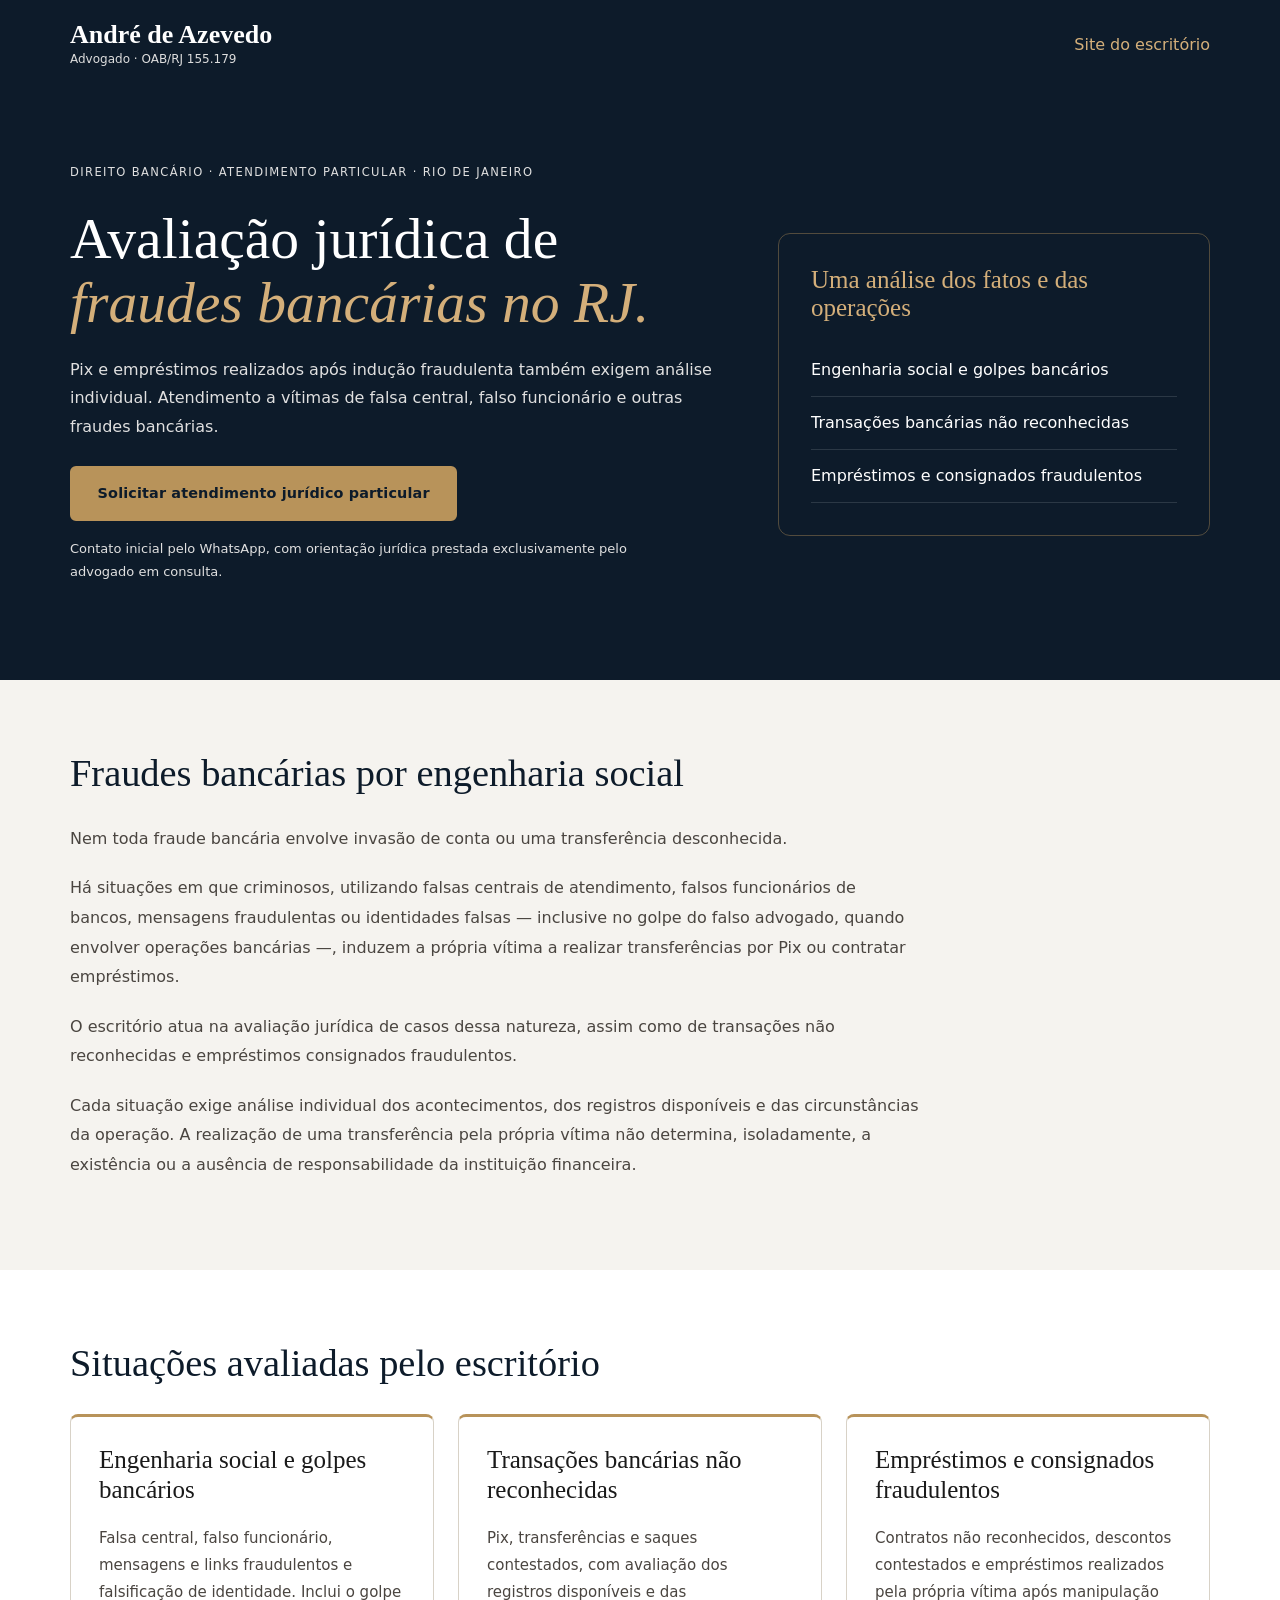
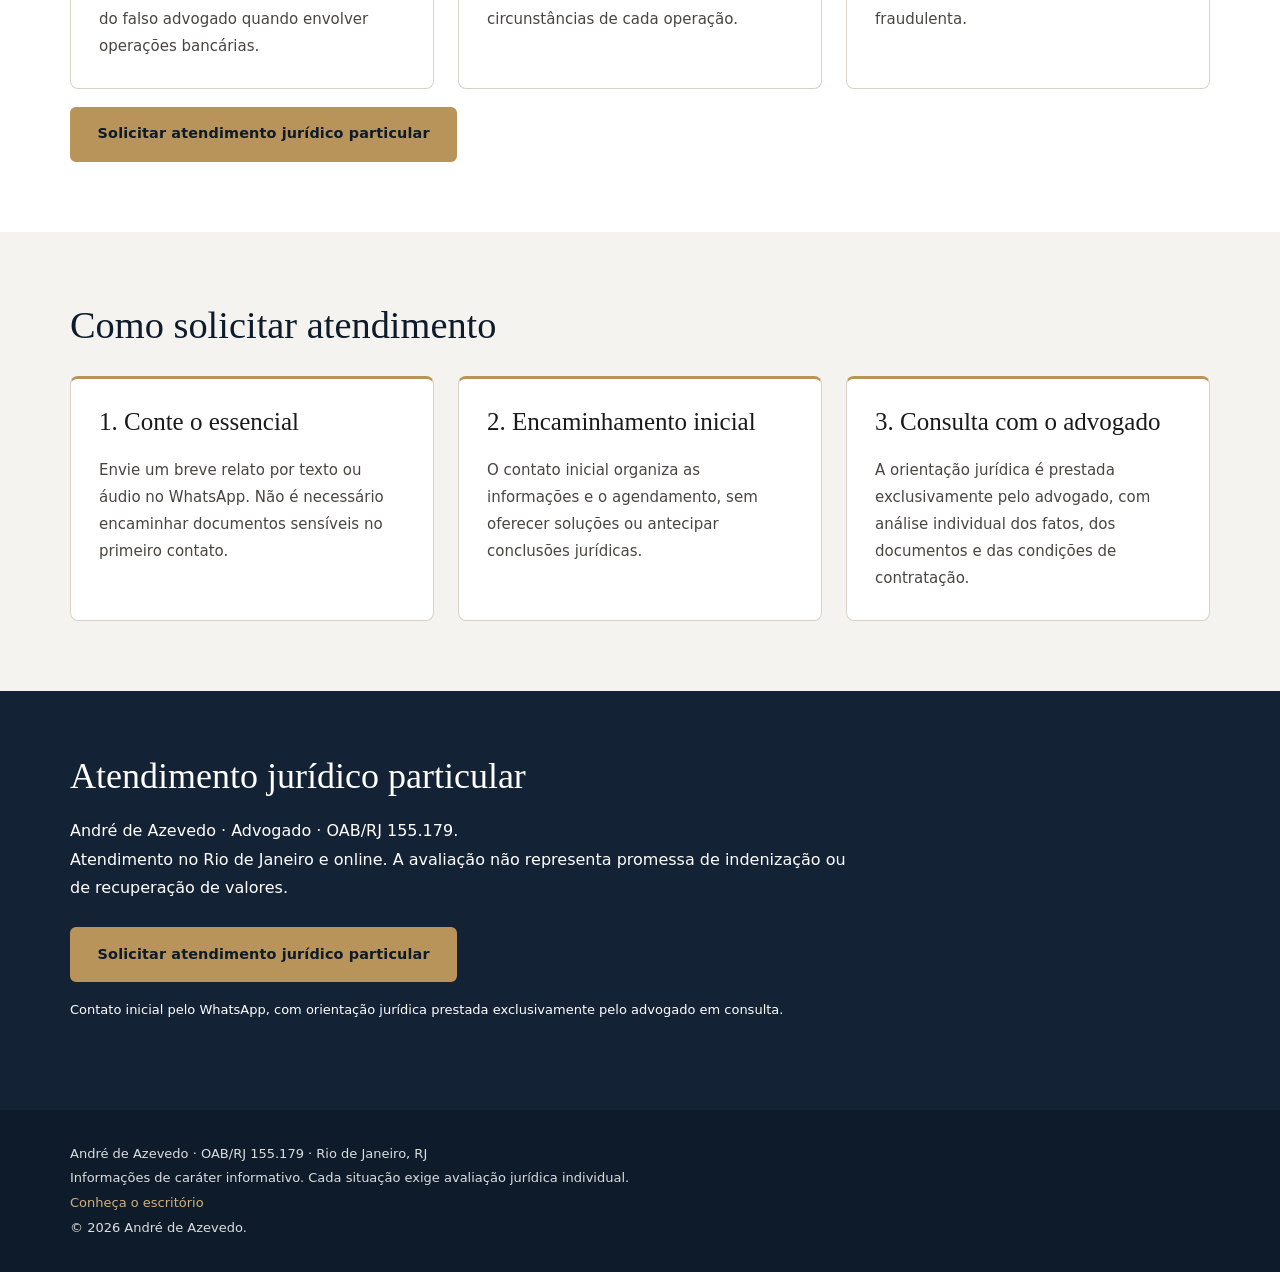
==== bancario.html @ f18d2f54 "Prepare banking fraud landing page for review" ====
<!doctype html>
<html lang="pt-BR">
<head>
<meta charset="utf-8"><meta name="viewport" content="width=device-width,initial-scale=1">
<title>Fraudes Bancárias no RJ | André de Azevedo, Advogado</title>
<meta name="description" content="Avaliação jurídica particular de fraudes bancárias, falsa central, Pix após indução fraudulenta e empréstimos contestados. Advogado no Rio de Janeiro.">
<meta name="robots" content="noindex,follow">
<link rel="stylesheet" href="./styles.css">
<style>
.bank-header{background:#0d1b2a;padding:20px 0}.bank-header .container{display:flex;justify-content:space-between;align-items:center;gap:20px}.bank-header a{color:#d4af7a}.bank-brand{display:grid;color:white}.bank-brand strong{font:600 26px Georgia,serif}.bank-brand small{font-size:12px;color:#ddd}
.bank-hero{background:#0d1b2a;color:white;padding:72px 0}.bank-grid{display:grid;grid-template-columns:1.5fr 1fr;gap:60px;align-items:center}.bank-hero h1{font:500 clamp(36px,4.5vw,62px)/1.12 Georgia,serif;margin:20px 0}.bank-hero h1 em{color:#d4af7a}.bank-hero p{line-height:1.8;color:#e0e0e0;margin-bottom:24px}.bank-note{font-size:13px;line-height:1.6;margin-top:16px;max-width:620px}.bank-summary{border:1px solid #b8935a66;padding:32px;border-radius:12px}.bank-summary h2{font:400 25px Georgia,serif;color:#d4af7a;margin-bottom:22px}.bank-summary li{padding:14px 0;border-bottom:1px solid #ffffff20;list-style:none;line-height:1.5}
.bank-section{padding:70px 0;background:#f5f3ef}.bank-section.white{background:#fff}.bank-section h2{font:500 clamp(28px,3vw,40px)/1.2 Georgia,serif;margin-bottom:28px;color:#0d1b2a}.bank-copy{max-width:850px}.bank-copy p{line-height:1.85;margin:0 0 20px;color:#4a4540}.bank-cards{display:grid;grid-template-columns:repeat(3,1fr);gap:24px}.bank-card{border:1px solid #d8d2c7;border-top:3px solid #b8935a;padding:28px;border-radius:8px;background:white}.bank-card h3{font:500 25px/1.2 Georgia,serif;margin-bottom:20px}.bank-card p{font-size:15px;line-height:1.8;color:#4a4540}.bank-contact{background:#142236;color:white;padding:64px 0}.bank-contact h2{font:400 36px Georgia,serif;margin-bottom:20px}.bank-contact p{line-height:1.8;margin-bottom:24px;max-width:800px}.bank-footer{padding:32px 0;background:#0d1b2a;color:#ddd;font-size:13px;line-height:1.9}.bank-footer a{color:#d4af7a}.bank-section .btn{margin-top:18px}.bank-whatsapp{white-space:normal;text-align:center;max-width:100%}a:focus-visible{outline:3px solid #b8935a;outline-offset:5px}
@media(max-width:760px){.bank-grid,.bank-cards{grid-template-columns:1fr;gap:26px}.bank-hero,.bank-section{padding:44px 0}.bank-header .container{align-items:flex-start}.bank-header a{font-size:13px}.bank-summary{padding:24px}.bank-contact h2{font-size:30px}}
</style>
<script async src="https://www.googletagmanager.com/gtag/js?id=AW-17997476689"></script>
<script>window.dataLayer=window.dataLayer||[];function gtag(){dataLayer.push(arguments);}gtag('js',new Date());gtag('config','AW-17997476689');</script>
<script src="./bancario.js" defer></script>
</head>
<body>
<header class="bank-header"><div class="container"><div class="bank-brand"><strong>André de Azevedo</strong><small>Advogado · OAB/RJ 155.179</small></div><a href="./index.html">Site do escritório</a></div></header>
<main>
<section class="bank-hero" aria-labelledby="titulo"><div class="container bank-grid"><div><p class="hero-eyebrow">Direito Bancário · Atendimento particular · Rio de Janeiro</p><h1 id="titulo">Avaliação jurídica de <em>fraudes bancárias no RJ.</em></h1><p>Pix e empréstimos realizados após indução fraudulenta também exigem análise individual. Atendimento a vítimas de falsa central, falso funcionário e outras fraudes bancárias.</p><a class="btn btn-primary bank-whatsapp" data-position="abertura" href="https://wa.me/5521995461760?text=Ol%C3%A1%2C%20gostaria%20de%20solicitar%20atendimento%20jur%C3%ADdico%20particular%20sobre%20fraude%20banc%C3%A1ria.%20Vim%20da%20p%C3%A1gina%20de%20Direito%20Banc%C3%A1rio." target="_blank" rel="noopener noreferrer">Solicitar atendimento jurídico particular</a><p class="bank-note">Contato inicial pelo WhatsApp, com orientação jurídica prestada exclusivamente pelo advogado em consulta.</p></div><aside class="bank-summary" aria-label="Casos atendidos"><h2>Uma análise dos fatos e das operações</h2><ul><li>Engenharia social e golpes bancários</li><li>Transações bancárias não reconhecidas</li><li>Empréstimos e consignados fraudulentos</li></ul></aside></div></section>
<section class="bank-section" aria-labelledby="engenharia"><div class="container"><div class="bank-copy"><h2 id="engenharia">Fraudes bancárias por engenharia social</h2><p>Nem toda fraude bancária envolve invasão de conta ou uma transferência desconhecida.</p>
<p>Há situações em que criminosos, utilizando falsas centrais de atendimento, falsos funcionários de bancos, mensagens fraudulentas ou identidades falsas — inclusive no golpe do falso advogado, quando envolver operações bancárias —, induzem a própria vítima a realizar transferências por Pix ou contratar empréstimos.</p>
<p>O escritório atua na avaliação jurídica de casos dessa natureza, assim como de transações não reconhecidas e empréstimos consignados fraudulentos.</p>
<p>Cada situação exige análise individual dos acontecimentos, dos registros disponíveis e das circunstâncias da operação. A realização de uma transferência pela própria vítima não determina, isoladamente, a existência ou a ausência de responsabilidade da instituição financeira.</p></div></div></section>
<section class="bank-section white" aria-labelledby="casos"><div class="container"><h2 id="casos">Situações avaliadas pelo escritório</h2><div class="bank-cards"><article class="bank-card"><h3>Engenharia social e golpes bancários</h3><p>Falsa central, falso funcionário, mensagens e links fraudulentos e falsificação de identidade. Inclui o golpe do falso advogado quando envolver operações bancárias.</p></article><article class="bank-card"><h3>Transações bancárias não reconhecidas</h3><p>Pix, transferências e saques contestados, com avaliação dos registros disponíveis e das circunstâncias de cada operação.</p></article><article class="bank-card"><h3>Empréstimos e consignados fraudulentos</h3><p>Contratos não reconhecidos, descontos contestados e empréstimos realizados pela própria vítima após manipulação fraudulenta.</p></article></div><a class="btn btn-primary bank-whatsapp" data-position="casos" href="https://wa.me/5521995461760?text=Ol%C3%A1%2C%20gostaria%20de%20solicitar%20atendimento%20jur%C3%ADdico%20particular%20sobre%20fraude%20banc%C3%A1ria.%20Vim%20da%20p%C3%A1gina%20de%20Direito%20Banc%C3%A1rio." target="_blank" rel="noopener noreferrer">Solicitar atendimento jurídico particular</a></div></section>
<section class="bank-section" aria-labelledby="como"><div class="container"><h2 id="como">Como solicitar atendimento</h2><div class="bank-cards"><article class="bank-card"><h3>1. Conte o essencial</h3><p>Envie um breve relato por texto ou áudio no WhatsApp. Não é necessário encaminhar documentos sensíveis no primeiro contato.</p></article><article class="bank-card"><h3>2. Encaminhamento inicial</h3><p>O contato inicial organiza as informações e o agendamento, sem oferecer soluções ou antecipar conclusões jurídicas.</p></article><article class="bank-card"><h3>3. Consulta com o advogado</h3><p>A orientação jurídica é prestada exclusivamente pelo advogado, com análise individual dos fatos, dos documentos e das condições de contratação.</p></article></div></div></section>
<section class="bank-contact" aria-labelledby="contato"><div class="container"><h2 id="contato">Atendimento jurídico particular</h2><p>André de Azevedo · Advogado · OAB/RJ 155.179.<br>Atendimento no Rio de Janeiro e online. A avaliação não representa promessa de indenização ou de recuperação de valores.</p><a class="btn btn-primary bank-whatsapp" data-position="encerramento" href="https://wa.me/5521995461760?text=Ol%C3%A1%2C%20gostaria%20de%20solicitar%20atendimento%20jur%C3%ADdico%20particular%20sobre%20fraude%20banc%C3%A1ria.%20Vim%20da%20p%C3%A1gina%20de%20Direito%20Banc%C3%A1rio." target="_blank" rel="noopener noreferrer">Solicitar atendimento jurídico particular</a><p class="bank-note">Contato inicial pelo WhatsApp, com orientação jurídica prestada exclusivamente pelo advogado em consulta.</p></div></section>
</main>
<footer class="bank-footer"><div class="container"><p>André de Azevedo · OAB/RJ 155.179 · Rio de Janeiro, RJ</p><p>Informações de caráter informativo. Cada situação exige avaliação jurídica individual.</p><a href="./index.html">Conheça o escritório</a><p>© 2026 André de Azevedo.</p></div></footer>
</body></html>
---- styles.css ----
/* ================================================================
   STYLES.CSS – Andre de Azevedo, Advogado
   Versão: 1.0
   Última atualização: 2025
   ================================================================ */

/* ================================================================
   VARIÁVEIS – edite aqui para mudar cores globais
   ================================================================ */
:root {
  /* Cores principais */
  --color-navy:       #0D1B2A;   /* fundo escuro / texto principal */
  --color-navy-mid:   #142236;   /* seções alternadas */
  --color-navy-soft:  #1C2E45;   /* cards escuros */
  --color-gold:       #B8935A;   /* acento dourado */
  --color-gold-light: #D4AF7A;   /* hover do acento */
  --color-white:      #FFFFFF;
  --color-off-white:  #F5F3EF;   /* fundo claro */
  --color-gray-100:   #EEEAE4;
  --color-gray-200:   #D8D2C7;
  --color-gray-500:   #8B8278;
  --color-text:       #1A1A1A;
  --color-text-light: #4A4540;
  --color-green:      #25D366;   /* WhatsApp */

  /* Tipografia */
  --font-display: 'Cormorant Garamond', Georgia, serif;
  --font-body:    'DM Sans', system-ui, sans-serif;

  /* Espaçamento */
  --space-xs:  0.5rem;
  --space-sm:  1rem;
  --space-md:  1.5rem;
  --space-lg:  2.5rem;
  --space-xl:  4rem;
  --space-2xl: 6rem;
  --space-3xl: 9rem;

  /* Contêiner */
  --container-max: 1180px;
  --container-pad: 1.25rem;

  /* Bordas */
  --radius-sm: 6px;
  --radius-md: 12px;
  --radius-lg: 20px;

  /* Sombras */
  --shadow-sm: 0 1px 4px rgba(0,0,0,.07), 0 2px 8px rgba(0,0,0,.06);
  --shadow-md: 0 4px 16px rgba(0,0,0,.10), 0 8px 32px rgba(0,0,0,.07);
  --shadow-lg: 0 8px 32px rgba(0,0,0,.14), 0 24px 64px rgba(0,0,0,.10);

  /* Transições */
  --transition-fast: 180ms ease;
  --transition-mid:  280ms ease;

  /* Header */
  --header-h: 70px;
}

/* ================================================================
   RESET & BASE
   ================================================================ */
*, *::before, *::after { box-sizing: border-box; margin: 0; padding: 0; }

html {
  font-size: 16px;
  scroll-behavior: smooth;
  -webkit-text-size-adjust: 100%;
}

body {
  font-family: var(--font-body);
  color: var(--color-text);
  background: var(--color-off-white);
  line-height: 1.65;
  -webkit-font-smoothing: antialiased;
  overflow-x: hidden;
}

img { display: block; max-width: 100%; }
a { color: inherit; text-decoration: none; }
ul { list-style: none; }
button { cursor: pointer; background: none; border: none; font: inherit; }
svg { display: block; }

/* Scroll offset for sticky header */
:target { scroll-margin-top: calc(var(--header-h) + 1rem); }

/* Focus visible */
:focus-visible {
  outline: 2px solid var(--color-gold);
  outline-offset: 3px;
  border-radius: 3px;
}

/* ================================================================
   CONTAINER
   ================================================================ */
.container {
  width: 100%;
  max-width: var(--container-max);
  margin-inline: auto;
  padding-inline: var(--container-pad);
}

/* ================================================================
   BOTÕES
   ================================================================ */
.btn {
  display: inline-flex;
  align-items: center;
  gap: 0.5rem;
  font-family: var(--font-body);
  font-size: 0.9rem;
  font-weight: 500;
  letter-spacing: 0.01em;
  padding: 0.85rem 1.6rem;
  border-radius: var(--radius-sm);
  border: 2px solid transparent;
  white-space: nowrap;
  transition: background var(--transition-fast), color var(--transition-fast),
              border-color var(--transition-fast), box-shadow var(--transition-fast),
              transform var(--transition-fast);
}
.btn:hover { transform: translateY(-1px); }
.btn:active { transform: translateY(0); }

.btn-icon { width: 18px; height: 18px; flex-shrink: 0; }

/* Primário */
.btn-primary {
  background: var(--color-gold);
  color: var(--color-navy);
  border-color: var(--color-gold);
  font-weight: 600;
}
.btn-primary:hover {
  background: var(--color-gold-light);
  border-color: var(--color-gold-light);
  box-shadow: 0 4px 20px rgba(184,147,90,.35);
}

/* Secundário */
.btn-secondary {
  background: transparent;
  color: var(--color-navy);
  border-color: var(--color-gray-200);
}
.btn-secondary:hover {
  border-color: var(--color-navy);
  background: rgba(13,27,42,.05);
}

/* Outline */
.btn-outline {
  background: transparent;
  color: var(--color-gold);
  border-color: var(--color-gold);
}
.btn-outline:hover {
  background: var(--color-gold);
  color: var(--color-navy);
}

/* Tamanhos especiais */
.btn-hero {
  font-size: 1rem;
  padding: 1rem 2rem;
}
.btn-header {
  font-size: 0.82rem;
  padding: 0.65rem 1.2rem;
}
.btn-final {
  font-size: 1.05rem;
  padding: 1.1rem 2.2rem;
}
.btn-full { width: 100%; justify-content: center; }

/* ================================================================
   SECTION HELPERS
   ================================================================ */
.section-eyebrow {
  font-family: var(--font-body);
  font-size: 0.72rem;
  font-weight: 500;
  letter-spacing: 0.12em;
  text-transform: uppercase;
  color: var(--color-gold);
  margin-bottom: 0.75rem;
}

.section-title {
  font-family: var(--font-display);
  font-size: clamp(1.9rem, 4vw, 2.7rem);
  font-weight: 600;
  line-height: 1.2;
  color: var(--color-navy);
  margin-bottom: 1rem;
}
.section-title.left-align { text-align: left; }

.section-sub {
  font-size: 1rem;
  color: var(--color-text-light);
  max-width: 520px;
  margin-inline: auto;
}

.section-header {
  text-align: center;
  margin-bottom: var(--space-xl);
}
.section-header-light .section-title { color: var(--color-white); }
.section-header-light .section-sub   { color: rgba(255,255,255,.7); }

/* ================================================================
   HEADER
   ================================================================ */
.site-header {
  position: fixed;
  top: 0; left: 0; right: 0;
  z-index: 100;
  height: var(--header-h);
  background: rgba(13,27,42,.97);
  backdrop-filter: blur(12px);
  -webkit-backdrop-filter: blur(12px);
  border-bottom: 1px solid rgba(255,255,255,.06);
  transition: box-shadow var(--transition-mid);
}
.site-header.scrolled { box-shadow: 0 4px 24px rgba(0,0,0,.3); }

.header-inner {
  display: flex;
  align-items: center;
  gap: var(--space-md);
  height: var(--header-h);
}

.logo {
  display: flex;
  flex-direction: column;
  gap: 1px;
  flex-shrink: 0;
}
.logo-name {
  font-family: var(--font-display);
  font-size: 1.2rem;
  font-weight: 600;
  color: var(--color-white);
  line-height: 1.1;
}
.logo-title {
  font-size: 0.7rem;
  color: var(--color-gold);
  letter-spacing: 0.06em;
  text-transform: uppercase;
}

.header-nav {
  display: flex;
  align-items: center;
  gap: 1.5rem;
  margin-left: auto;
}
.header-nav a {
  font-size: 0.85rem;
  color: rgba(255,255,255,.75);
  transition: color var(--transition-fast);
}
.header-nav a:hover { color: var(--color-white); }

.menu-toggle {
  display: none;
  flex-direction: column;
  gap: 5px;
  padding: 6px;
  margin-left: auto;
}
.menu-toggle span {
  display: block;
  width: 22px;
  height: 2px;
  background: var(--color-white);
  border-radius: 2px;
  transition: transform var(--transition-fast), opacity var(--transition-fast);
}
.menu-toggle[aria-expanded="true"] span:nth-child(1) { transform: translateY(7px) rotate(45deg); }
.menu-toggle[aria-expanded="true"] span:nth-child(2) { opacity: 0; }
.menu-toggle[aria-expanded="true"] span:nth-child(3) { transform: translateY(-7px) rotate(-45deg); }

/* Mobile menu – posicionado fixo abaixo do header */
.mobile-menu {
  position: fixed;
  top: var(--header-h);
  left: 0; right: 0;
  z-index: 99;
  background: var(--color-navy);
  border-top: 1px solid rgba(255,255,255,.08);
  box-shadow: 0 8px 24px rgba(0,0,0,.35);
  padding: var(--space-md) var(--container-pad) var(--space-lg);
  display: flex;
  flex-direction: column;
  gap: var(--space-sm);
}
.mobile-menu[hidden] { display: none; }
.mobile-link {
  color: rgba(255,255,255,.8);
  font-size: 1rem;
  padding: 0.5rem 0;
  border-bottom: 1px solid rgba(255,255,255,.07);
}

/* ================================================================
   HERO
   ================================================================ */
.hero {
  position: relative;
  min-height: 100svh;
  display: flex;
  align-items: center;
  background: var(--color-navy);
  overflow: hidden;
  padding-top: var(--header-h);
}

.hero-bg {
  position: absolute;
  inset: 0;
  pointer-events: none;
}
.hero-grain {
  position: absolute;
  inset: 0;
  background-image: url("data:image/svg+xml,%3Csvg viewBox='0 0 256 256' xmlns='http://www.w3.org/2000/svg'%3E%3Cfilter id='noise'%3E%3CfeTurbulence type='fractalNoise' baseFrequency='0.9' numOctaves='4' stitchTiles='stitch'/%3E%3C/filter%3E%3Crect width='100%25' height='100%25' filter='url(%23noise)' opacity='0.04'/%3E%3C/svg%3E");
  opacity: 0.5;
}
.hero-shape {
  position: absolute;
  border-radius: 50%;
  filter: blur(80px);
}
.hero-shape-1 {
  width: 600px; height: 600px;
  top: -200px; right: -200px;
  background: radial-gradient(circle, rgba(184,147,90,.12) 0%, transparent 70%);
}
.hero-shape-2 {
  width: 400px; height: 400px;
  bottom: -100px; left: 10%;
  background: radial-gradient(circle, rgba(184,147,90,.06) 0%, transparent 70%);
}

.hero-inner {
  position: relative;
  z-index: 1;
  display: grid;
  grid-template-columns: 1fr 1fr;
  gap: var(--space-xl);
  align-items: center;
  padding-block: var(--space-3xl) var(--space-2xl);
}

.hero-eyebrow {
  font-size: 0.72rem;
  font-weight: 500;
  letter-spacing: 0.12em;
  text-transform: uppercase;
  color: var(--color-gold);
  margin-bottom: var(--space-sm);
}

.hero-headline {
  font-family: var(--font-display);
  font-size: clamp(2.2rem, 5vw, 3.6rem);
  font-weight: 600;
  line-height: 1.15;
  color: var(--color-white);
  margin-bottom: var(--space-md);
}
.hero-headline em {
  font-style: italic;
  color: var(--color-gold);
}
.break-desktop { display: none; }

.hero-sub {
  font-size: 1.05rem;
  color: rgba(255,255,255,.7);
  margin-bottom: var(--space-lg);
  max-width: 500px;
  line-height: 1.7;
}

.hero-trust {
  display: flex;
  flex-direction: column;
  gap: 0.6rem;
  margin-bottom: var(--space-lg);
}
.trust-item {
  display: flex;
  align-items: center;
  gap: 0.6rem;
  font-size: 0.9rem;
  color: rgba(255,255,255,.8);
}
.trust-icon {
  width: 18px; height: 18px;
  color: var(--color-gold);
  flex-shrink: 0;
}

.hero-ctas {
  display: flex;
  flex-wrap: wrap;
  gap: var(--space-sm);
  align-items: center;
}
.hero-ctas .btn-secondary {
  color: rgba(255,255,255,.8);
  border-color: rgba(255,255,255,.25);
}
.hero-ctas .btn-secondary:hover {
  color: var(--color-white);
  border-color: rgba(255,255,255,.6);
  background: rgba(255,255,255,.07);
}

/* Hero card stack */
.hero-visual {
  display: flex;
  align-items: center;
  justify-content: center;
}
.hero-card-stack {
  display: flex;
  flex-direction: column;
  gap: 1rem;
  width: 100%;
  max-width: 340px;
}
.hero-card {
  background: rgba(255,255,255,.05);
  border: 1px solid rgba(255,255,255,.1);
  border-radius: var(--radius-md);
  padding: 1.25rem 1.5rem;
  display: flex;
  flex-direction: column;
  gap: 0.3rem;
  transition: background var(--transition-mid), border-color var(--transition-mid),
              transform var(--transition-mid);
  backdrop-filter: blur(10px);
}
.hc-1 {
  background: rgba(184,147,90,.12);
  border-color: rgba(184,147,90,.3);
  /* Os três cartões ficam alinhados pelo mesmo eixo. */
  transform: none;
}
.hero-card:hover { transform: translateX(0) scale(1.01); }
.hc-1:hover { transform: translateX(0) scale(1.01); background: rgba(184,147,90,.18); }

.hc-label {
  font-family: var(--font-display);
  font-size: 1.05rem;
  font-weight: 600;
  color: var(--color-white);
}
.hc-1 .hc-label { color: var(--color-gold-light); }

.hc-sub {
  font-size: 0.8rem;
  color: rgba(255,255,255,.55);
}
.hc-1 .hc-sub { color: rgba(212,175,122,.7); }

/* ================================================================
   AREAS
   ================================================================ */
.areas {
  background: var(--color-off-white);
  padding-block: var(--space-3xl);
}

/* Featured – Direito Bancário */
.area-featured {
  position: relative;
  background: var(--color-navy);
  border-radius: var(--radius-lg);
  overflow: hidden;
  margin-bottom: var(--space-lg);
}
.area-featured::before {
  content: '';
  position: absolute;
  top: 0; left: 0; right: 0;
  height: 3px;
  background: linear-gradient(90deg, var(--color-gold), var(--color-gold-light));
}
.area-featured-badge {
  position: absolute;
  top: var(--space-md);
  right: var(--space-md);
  background: var(--color-gold);
  color: var(--color-navy);
  font-size: 0.68rem;
  font-weight: 700;
  letter-spacing: 0.1em;
  text-transform: uppercase;
  padding: 0.3rem 0.75rem;
  border-radius: 20px;
}
.area-featured-inner {
  display: grid;
  grid-template-columns: 1fr auto;
  gap: var(--space-xl);
  padding: var(--space-xl);
}
.area-featured-content { display: flex; flex-direction: column; gap: var(--space-sm); }

/* Aside */
.area-featured-aside {
  display: flex;
  flex-direction: column;
  gap: var(--space-md);
  width: 280px;
  flex-shrink: 0;
}
.aside-block {
  background: rgba(255,255,255,.05);
  border: 1px solid rgba(255,255,255,.08);
  border-radius: var(--radius-md);
  padding: 1.25rem;
}
.aside-urgency {
  background: rgba(184,147,90,.1);
  border-color: rgba(184,147,90,.2);
}
.aside-title {
  font-size: 0.72rem;
  font-weight: 600;
  letter-spacing: 0.08em;
  text-transform: uppercase;
  color: var(--color-gold);
  margin-bottom: 0.5rem;
}
.aside-text {
  font-size: 0.88rem;
  color: rgba(255,255,255,.7);
  line-height: 1.6;
}
.aside-text em {
  font-style: italic;
  color: rgba(255,255,255,.9);
}

/* Area icon */
.area-icon {
  width: 48px; height: 48px;
  border-radius: 10px;
  display: flex;
  align-items: center;
  justify-content: center;
  flex-shrink: 0;
}
.area-icon svg { width: 28px; height: 28px; }
.area-icon-banking { background: rgba(184,147,90,.15); color: var(--color-gold); }
.area-icon-health { background: rgba(184,147,90,.15); color: var(--color-gold); }
.area-icon-family { background: rgba(30,80,150,.1); color: #5B8FD6; }
.area-icon-consumer { background: rgba(60,140,80,.1); color: #5BA47A; }

/* Area title */
.area-title {
  font-family: var(--font-display);
  font-size: 1.6rem;
  font-weight: 600;
  line-height: 1.2;
  color: var(--color-white);
  margin-top: 0.25rem;
}
.area-card .area-title { color: var(--color-navy); }

/* Area desc */
.area-desc {
  font-size: 0.95rem;
  color: rgba(255,255,255,.7);
  line-height: 1.7;
  max-width: 560px;
}
.area-card .area-desc { color: var(--color-text-light); }
/* Destaques contidos, preservando o contraste em fundos claro e escuro. */
.area-desc strong { font-weight: 700; color: var(--color-white); }
.area-card .area-desc strong { color: var(--color-navy); }

/* Area cases */
.area-cases {
  display: flex;
  flex-wrap: wrap;
  gap: 0.5rem;
  margin-block: 0.25rem;
}
.area-cases li {
  font-size: 0.8rem;
  background: rgba(255,255,255,.07);
  color: rgba(255,255,255,.75);
  border: 1px solid rgba(255,255,255,.1);
  padding: 0.3rem 0.7rem;
  border-radius: 20px;
}
.area-card .area-cases li {
  background: rgba(13,27,42,.05);
  color: var(--color-text-light);
  border-color: var(--color-gray-200);
}

/* Area grid (saúde + família) */
.area-grid {
  display: grid;
  grid-template-columns: 1fr 1fr;
  gap: var(--space-md);
}
.area-card {
  background: var(--color-white);
  border-radius: var(--radius-md);
  padding: var(--space-lg);
  display: flex;
  flex-direction: column;
  gap: var(--space-sm);
  box-shadow: var(--shadow-sm);
  border: 1px solid var(--color-gray-100);
  transition: box-shadow var(--transition-mid), transform var(--transition-mid);
}
.area-card:hover {
  box-shadow: var(--shadow-md);
  transform: translateY(-3px);
}
.area-card .area-icon-family { background: rgba(30,80,150,.06); }
.area-card .area-icon-consumer { background: rgba(60,140,80,.06); }

/* ================================================================
   WHY SECTION
   ================================================================ */
.why {
  background: var(--color-navy);
  padding-block: var(--space-3xl);
}
.why .section-title { color: var(--color-white); }
.why .section-eyebrow { color: var(--color-gold); }

.why-grid {
  display: grid;
  grid-template-columns: repeat(3, 1fr);
  gap: var(--space-md);
}
.why-card {
  background: rgba(255,255,255,.04);
  border: 1px solid rgba(255,255,255,.08);
  border-radius: var(--radius-md);
  padding: 1.75rem;
  transition: background var(--transition-mid), border-color var(--transition-mid);
}
.why-card:hover {
  background: rgba(255,255,255,.07);
  border-color: rgba(184,147,90,.25);
}
.why-num {
  font-family: var(--font-display);
  font-size: 2.5rem;
  font-weight: 700;
  color: rgba(184,147,90,.25);
  line-height: 1;
  margin-bottom: 0.75rem;
}
.why-title {
  font-family: var(--font-display);
  font-size: 1.15rem;
  font-weight: 600;
  color: var(--color-white);
  line-height: 1.3;
  margin-bottom: 0.5rem;
}
.why-desc {
  font-size: 0.88rem;
  color: rgba(255,255,255,.6);
  line-height: 1.7;
}

/* ================================================================
   SOBRE
   ================================================================ */
.sobre {
  background: var(--color-off-white);
  padding-block: var(--space-3xl);
}
.sobre-inner {
  display: grid;
  grid-template-columns: 300px 1fr;
  gap: var(--space-3xl);
  align-items: start;
}

.sobre-visual {
  display: flex;
  flex-direction: column;
  gap: var(--space-md);
  position: sticky;
  top: calc(var(--header-h) + 2rem);
}
.sobre-monogram {
  width: 120px; height: 120px;
  border-radius: 50%;
  background: var(--color-navy);
  color: var(--color-gold);
  font-family: var(--font-display);
  font-size: 2.5rem;
  font-weight: 700;
  display: flex;
  align-items: center;
  justify-content: center;
  letter-spacing: 0.05em;
  box-shadow: var(--shadow-md);
  /* Substituir por <img> com foto real se disponível */
}

.sobre-credentials {
  display: flex;
  flex-direction: column;
  gap: 0.75rem;
}
.cred-item {
  display: flex;
  align-items: baseline;
  gap: 0.5rem;
  padding: 0.75rem 1rem;
  background: var(--color-white);
  border-radius: var(--radius-sm);
  border-left: 3px solid var(--color-gold);
  box-shadow: var(--shadow-sm);
}
.cred-num {
  font-family: var(--font-display);
  font-size: 1.5rem;
  font-weight: 700;
  color: var(--color-navy);
  line-height: 1;
}
.cred-label {
  font-size: 0.82rem;
  color: var(--color-text-light);
}

.sobre-content { display: flex; flex-direction: column; gap: var(--space-sm); }
.sobre-content .section-eyebrow { text-align: left; }
.sobre-text {
  font-size: 0.98rem;
  color: var(--color-text-light);
  line-height: 1.8;
}
.sobre-text strong { color: var(--color-navy); font-weight: 600; }
.sobre-text-emphasis {
  font-family: var(--font-display);
  font-size: 1.1rem;
  font-weight: 500;
  font-style: italic;
  color: var(--color-navy);
  padding: 1rem 1.25rem;
  border-left: 3px solid var(--color-gold);
  background: rgba(184,147,90,.06);
  border-radius: 0 var(--radius-sm) var(--radius-sm) 0;
  line-height: 1.7;
}

/* ================================================================
   COMO FUNCIONA
   ================================================================ */
.como-funciona {
  background: var(--color-navy-mid);
  padding-block: var(--space-3xl);
}
.como-funciona .section-title { color: var(--color-white); }
.como-funciona .section-eyebrow { color: var(--color-gold); }

.steps-row {
  display: flex;
  align-items: flex-start;
  gap: 0;
  margin-bottom: var(--space-xl);
}
.step-item {
  flex: 1;
  padding: var(--space-lg);
  text-align: center;
}
.step-connector {
  flex-shrink: 0;
  width: 60px;
  margin-top: 38px;
  height: 1px;
  background: linear-gradient(90deg, rgba(184,147,90,.5), rgba(184,147,90,.15));
}
.step-num {
  width: 56px; height: 56px;
  border-radius: 50%;
  border: 2px solid var(--color-gold);
  color: var(--color-gold);
  font-family: var(--font-display);
  font-size: 1.5rem;
  font-weight: 700;
  display: flex;
  align-items: center;
  justify-content: center;
  margin: 0 auto var(--space-sm);
}
.step-title {
  font-family: var(--font-display);
  font-size: 1.15rem;
  font-weight: 600;
  color: var(--color-white);
  line-height: 1.3;
  margin-bottom: 0.5rem;
}
.step-desc {
  font-size: 0.9rem;
  color: rgba(255,255,255,.6);
  line-height: 1.7;
}
.steps-cta { text-align: center; }

/* ================================================================
   FAQ
   ================================================================ */
.faq {
  background: var(--color-navy);
  padding-block: var(--space-3xl);
}
.faq .section-title { color: var(--color-white); }
.faq .section-eyebrow { color: var(--color-gold); }

.faq-list {
  max-width: 720px;
  margin-inline: auto;
  display: flex;
  flex-direction: column;
  gap: 0.75rem;
}
.faq-item {
  border: 1px solid rgba(255,255,255,.09);
  border-radius: var(--radius-md);
  overflow: hidden;
  background: rgba(255,255,255,.03);
  transition: border-color var(--transition-fast);
}
.faq-item:has(.faq-trigger[aria-expanded="true"]) {
  border-color: rgba(184,147,90,.3);
}
.faq-trigger {
  width: 100%;
  display: flex;
  align-items: center;
  justify-content: space-between;
  gap: var(--space-sm);
  padding: 1.1rem 1.25rem;
  font-size: 0.95rem;
  font-weight: 500;
  color: var(--color-white);
  text-align: left;
  transition: color var(--transition-fast);
}
.faq-trigger:hover { color: var(--color-gold); }
.faq-trigger[aria-expanded="true"] { color: var(--color-gold); }
.faq-chevron {
  width: 18px; height: 18px;
  flex-shrink: 0;
  color: var(--color-gold);
  transition: transform var(--transition-fast);
}
.faq-trigger[aria-expanded="true"] .faq-chevron { transform: rotate(180deg); }
.faq-answer {
  padding: 0 1.25rem 1.1rem;
  font-size: 0.9rem;
  color: rgba(255,255,255,.65);
  line-height: 1.75;
}

/* ================================================================
   FINAL CTA
   ================================================================ */
.final-cta {
  position: relative;
  background: var(--color-navy-soft);
  padding-block: var(--space-3xl);
  overflow: hidden;
  text-align: center;
}
.final-bg {
  position: absolute;
  inset: 0;
  pointer-events: none;
}
.final-shape {
  position: absolute;
  top: 50%; left: 50%;
  transform: translate(-50%, -50%);
  width: 600px; height: 600px;
  border-radius: 50%;
  background: radial-gradient(circle, rgba(184,147,90,.1) 0%, transparent 70%);
}

.final-inner { position: relative; z-index: 1; }

.eyebrow-light { color: var(--color-gold); }

.final-title {
  font-family: var(--font-display);
  font-size: clamp(2rem, 4.5vw, 3.2rem);
  font-weight: 600;
  color: var(--color-white);
  line-height: 1.2;
  margin-bottom: var(--space-md);
}

.final-sub {
  font-size: 0.95rem;
  color: rgba(255,255,255,.6);
  margin-bottom: var(--space-lg);
  line-height: 1.7;
}

.final-micro {
  margin-top: var(--space-md);
  font-size: 0.78rem;
  color: rgba(255,255,255,.4);
  letter-spacing: 0.04em;
}

/* ================================================================
   FOOTER
   ================================================================ */
.site-footer {
  background: var(--color-navy);
  border-top: 1px solid rgba(255,255,255,.07);
  padding-block: var(--space-xl) var(--space-lg);
}

.footer-inner { display: flex; flex-direction: column; gap: var(--space-xl); }

.footer-top {
  display: grid;
  grid-template-columns: 1.5fr 1fr 1fr;
  gap: var(--space-xl);
}

.footer-name {
  font-family: var(--font-display);
  font-size: 1.3rem;
  font-weight: 600;
  color: var(--color-white);
  margin-bottom: 0.25rem;
}
.footer-role {
  font-size: 0.82rem;
  color: var(--color-gold);
  letter-spacing: 0.06em;
  text-transform: uppercase;
  margin-bottom: 0.5rem;
}
.footer-location { font-size: 0.88rem; color: rgba(255,255,255,.5); }
.footer-coverage { font-size: 0.82rem; color: rgba(255,255,255,.4); margin-top: 0.25rem; }

.footer-section-label {
  font-size: 0.7rem;
  font-weight: 600;
  letter-spacing: 0.1em;
  text-transform: uppercase;
  color: var(--color-gold);
  margin-bottom: 0.75rem;
}
.footer-link {
  display: block;
  font-size: 0.88rem;
  color: rgba(255,255,255,.55);
  margin-bottom: 0.4rem;
  transition: color var(--transition-fast);
}
.footer-link:hover { color: var(--color-white); }

.footer-bottom {
  border-top: 1px solid rgba(255,255,255,.06);
  padding-top: var(--space-md);
  display: flex;
  flex-direction: column;
  gap: 0.5rem;
}
.footer-disclaimer {
  font-size: 0.78rem;
  color: rgba(255,255,255,.3);
  line-height: 1.65;
  max-width: 700px;
}
.footer-copy {
  font-size: 0.78rem;
  color: rgba(255,255,255,.25);
}

/* ================================================================
   FLOATING WHATSAPP BUTTON
   ================================================================ */
.fab-whatsapp {
  position: fixed;
  bottom: 1.75rem;
  right: 1.75rem;
  z-index: 200;
  width: 58px; height: 58px;
  border-radius: 50%;
  background: var(--color-green);
  color: var(--color-white);
  display: flex;
  align-items: center;
  justify-content: center;
  box-shadow: 0 4px 20px rgba(37,211,102,.4), 0 2px 8px rgba(0,0,0,.2);
  transition: transform var(--transition-fast), box-shadow var(--transition-fast);
}
.fab-whatsapp:hover {
  transform: scale(1.08);
  box-shadow: 0 6px 28px rgba(37,211,102,.55), 0 4px 12px rgba(0,0,0,.2);
}
.fab-icon { width: 28px; height: 28px; }
.fab-tooltip {
  position: absolute;
  right: calc(100% + 12px);
  white-space: nowrap;
  background: var(--color-navy);
  color: var(--color-white);
  font-size: 0.8rem;
  font-weight: 500;
  padding: 0.4rem 0.85rem;
  border-radius: 6px;
  opacity: 0;
  pointer-events: none;
  transform: translateX(6px);
  transition: opacity var(--transition-fast), transform var(--transition-fast);
}
.fab-tooltip::after {
  content: '';
  position: absolute;
  top: 50%; right: -6px;
  transform: translateY(-50%);
  border: 6px solid transparent;
  border-right: none;
  border-left-color: var(--color-navy);
}
.fab-whatsapp:hover .fab-tooltip {
  opacity: 1;
  transform: translateX(0);
}

/* ================================================================
   RESPONSIVE – TABLET (≤ 900px)
   ================================================================ */
@media (max-width: 900px) {
  :root { --space-3xl: 5rem; }

  .header-nav  { display: none; }
  .btn-header  { display: none; }
  .menu-toggle { display: flex; }

  .hero-inner {
    grid-template-columns: 1fr;
    padding-block: var(--space-xl) var(--space-2xl);
  }
  .hero-visual { display: none; }
  .hero-headline { font-size: clamp(2rem, 6vw, 3rem); }

  .area-featured-inner {
    grid-template-columns: 1fr;
    padding: var(--space-lg);
  }
  .area-featured-aside { width: 100%; flex-direction: row; }
  .aside-block { flex: 1; }

  .area-grid { grid-template-columns: 1fr; }

  .why-grid { grid-template-columns: 1fr 1fr; }

  .sobre-inner { grid-template-columns: 1fr; }
  .sobre-visual {
    flex-direction: row;
    align-items: center;
    position: static;
  }
  .sobre-credentials { flex-direction: row; flex-wrap: wrap; }
  .cred-item { flex-shrink: 0; }

  .steps-row { flex-direction: column; }
  .step-connector {
    width: 1px;
    height: 40px;
    margin: 0 auto;
    background: linear-gradient(180deg, rgba(184,147,90,.5), rgba(184,147,90,.15));
  }

  .footer-top { grid-template-columns: 1fr 1fr; }
}

/* ================================================================
   RESPONSIVE – MOBILE (≤ 600px)
   ================================================================ */
@media (max-width: 600px) {
  :root {
    --space-xl:  2.5rem;
    --space-2xl: 3.5rem;
    --space-3xl: 4rem;
    --container-pad: 1rem;
  }

  .section-title { font-size: 1.65rem; }

  .hero-headline { font-size: clamp(1.8rem, 8vw, 2.4rem); }
  .hero-ctas { flex-direction: column; }
  .hero-ctas .btn { width: 100%; justify-content: center; }

  .area-featured-badge { position: static; margin-bottom: 0.5rem; align-self: flex-start; }
  .area-featured-inner { padding: var(--space-md); }
  .area-featured-aside { flex-direction: column; }

  .why-grid { grid-template-columns: 1fr; }

  .sobre-visual { flex-direction: column; align-items: flex-start; }
  .sobre-credentials { flex-direction: column; }

  .footer-top { grid-template-columns: 1fr; gap: var(--space-lg); }

  .fab-whatsapp { bottom: 1.25rem; right: 1.25rem; width: 52px; height: 52px; }
  .fab-icon { width: 24px; height: 24px; }
  .fab-tooltip { display: none; }
}

/* ================================================================
   DESKTOP LARGE (≥ 1200px)
   ================================================================ */
@media (min-width: 1200px) {
  .break-desktop { display: block; }
}

/* ================================================================
   ANIMAÇÕES DE ENTRADA (reduced motion seguro)
   ================================================================ */
@media (prefers-reduced-motion: no-preference) {
  .hero-content { animation: fadeUp 0.7s ease both; }
  .hero-visual  { animation: fadeUp 0.7s 0.2s ease both; }

  .why-card,
  .area-card,
  .faq-item {
    opacity: 0;
    transform: translateY(20px);
    transition: opacity 0.5s ease, transform 0.5s ease;
  }
  .why-card.visible,
  .area-card.visible,
  .faq-item.visible {
    opacity: 1;
    transform: translateY(0);
  }
}

@keyframes fadeUp {
  from { opacity: 0; transform: translateY(24px); }
  to   { opacity: 1; transform: translateY(0); }
}
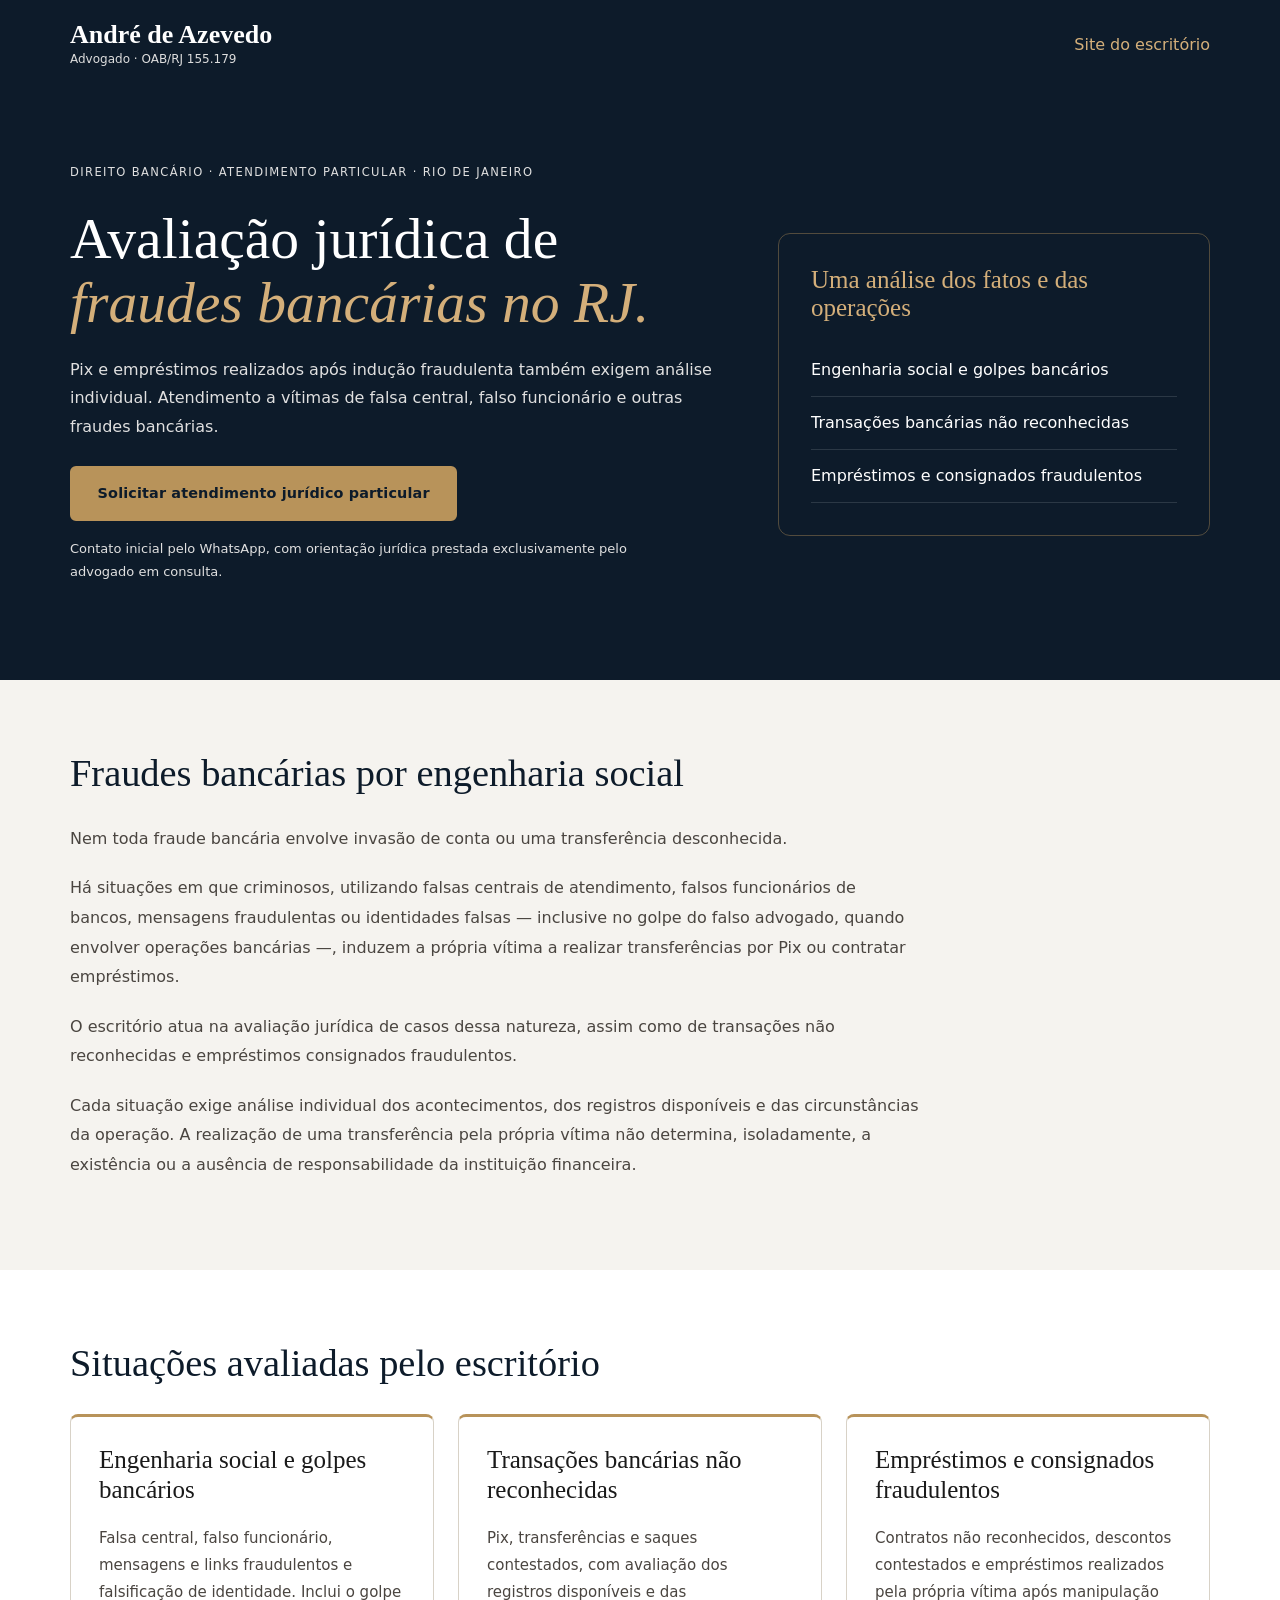
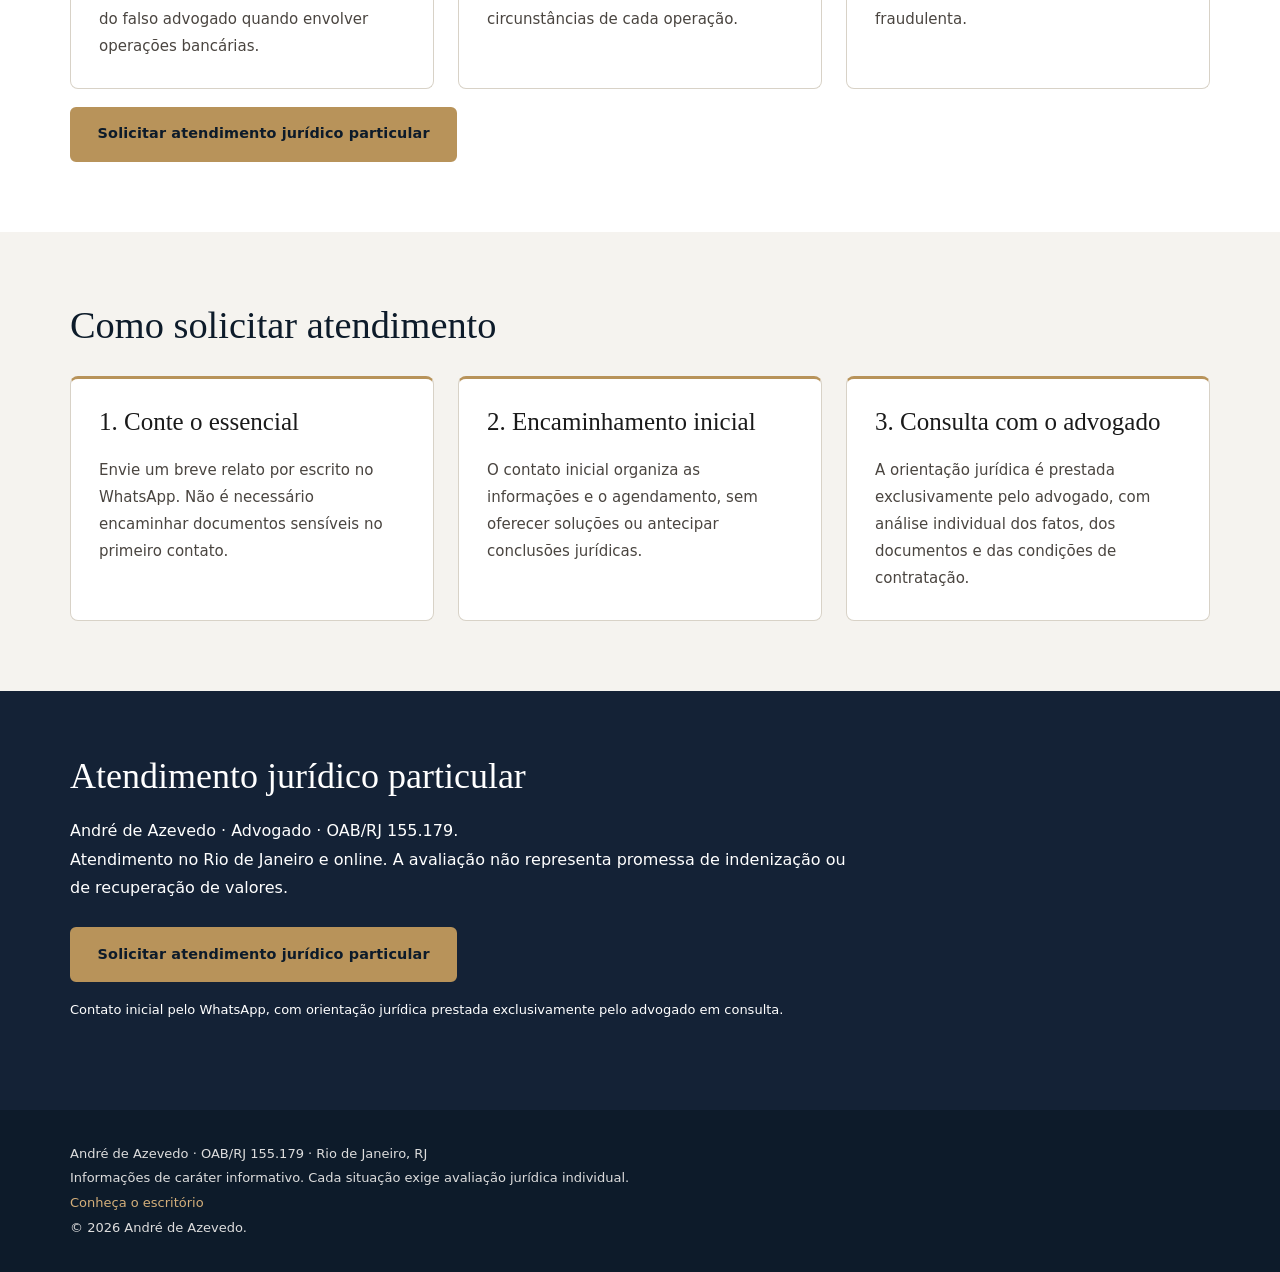
==== commit 161ed42d: "Alinha página bancária ao atendimento exclusivamente por escrito" ====
--- a/bancario.html
+++ b/bancario.html
@@ -25,7 +25,7 @@
 <p>O escritório atua na avaliação jurídica de casos dessa natureza, assim como de transações não reconhecidas e empréstimos consignados fraudulentos.</p>
 <p>Cada situação exige análise individual dos acontecimentos, dos registros disponíveis e das circunstâncias da operação. A realização de uma transferência pela própria vítima não determina, isoladamente, a existência ou a ausência de responsabilidade da instituição financeira.</p></div></div></section>
 <section class="bank-section white" aria-labelledby="casos"><div class="container"><h2 id="casos">Situações avaliadas pelo escritório</h2><div class="bank-cards"><article class="bank-card"><h3>Engenharia social e golpes bancários</h3><p>Falsa central, falso funcionário, mensagens e links fraudulentos e falsificação de identidade. Inclui o golpe do falso advogado quando envolver operações bancárias.</p></article><article class="bank-card"><h3>Transações bancárias não reconhecidas</h3><p>Pix, transferências e saques contestados, com avaliação dos registros disponíveis e das circunstâncias de cada operação.</p></article><article class="bank-card"><h3>Empréstimos e consignados fraudulentos</h3><p>Contratos não reconhecidos, descontos contestados e empréstimos realizados pela própria vítima após manipulação fraudulenta.</p></article></div><a class="btn btn-primary bank-whatsapp" data-position="casos" href="https://wa.me/5521995461760?text=Ol%C3%A1%2C%20gostaria%20de%20solicitar%20atendimento%20jur%C3%ADdico%20particular%20sobre%20fraude%20banc%C3%A1ria.%20Vim%20da%20p%C3%A1gina%20de%20Direito%20Banc%C3%A1rio." target="_blank" rel="noopener noreferrer">Solicitar atendimento jurídico particular</a></div></section>
-<section class="bank-section" aria-labelledby="como"><div class="container"><h2 id="como">Como solicitar atendimento</h2><div class="bank-cards"><article class="bank-card"><h3>1. Conte o essencial</h3><p>Envie um breve relato por texto ou áudio no WhatsApp. Não é necessário encaminhar documentos sensíveis no primeiro contato.</p></article><article class="bank-card"><h3>2. Encaminhamento inicial</h3><p>O contato inicial organiza as informações e o agendamento, sem oferecer soluções ou antecipar conclusões jurídicas.</p></article><article class="bank-card"><h3>3. Consulta com o advogado</h3><p>A orientação jurídica é prestada exclusivamente pelo advogado, com análise individual dos fatos, dos documentos e das condições de contratação.</p></article></div></div></section>
+<section class="bank-section" aria-labelledby="como"><div class="container"><h2 id="como">Como solicitar atendimento</h2><div class="bank-cards"><article class="bank-card"><h3>1. Conte o essencial</h3><p>Envie um breve relato por escrito no WhatsApp. Não é necessário encaminhar documentos sensíveis no primeiro contato.</p></article><article class="bank-card"><h3>2. Encaminhamento inicial</h3><p>O contato inicial organiza as informações e o agendamento, sem oferecer soluções ou antecipar conclusões jurídicas.</p></article><article class="bank-card"><h3>3. Consulta com o advogado</h3><p>A orientação jurídica é prestada exclusivamente pelo advogado, com análise individual dos fatos, dos documentos e das condições de contratação.</p></article></div></div></section>
 <section class="bank-contact" aria-labelledby="contato"><div class="container"><h2 id="contato">Atendimento jurídico particular</h2><p>André de Azevedo · Advogado · OAB/RJ 155.179.<br>Atendimento no Rio de Janeiro e online. A avaliação não representa promessa de indenização ou de recuperação de valores.</p><a class="btn btn-primary bank-whatsapp" data-position="encerramento" href="https://wa.me/5521995461760?text=Ol%C3%A1%2C%20gostaria%20de%20solicitar%20atendimento%20jur%C3%ADdico%20particular%20sobre%20fraude%20banc%C3%A1ria.%20Vim%20da%20p%C3%A1gina%20de%20Direito%20Banc%C3%A1rio." target="_blank" rel="noopener noreferrer">Solicitar atendimento jurídico particular</a><p class="bank-note">Contato inicial pelo WhatsApp, com orientação jurídica prestada exclusivamente pelo advogado em consulta.</p></div></section>
 </main>
 <footer class="bank-footer"><div class="container"><p>André de Azevedo · OAB/RJ 155.179 · Rio de Janeiro, RJ</p><p>Informações de caráter informativo. Cada situação exige avaliação jurídica individual.</p><a href="./index.html">Conheça o escritório</a><p>© 2026 André de Azevedo.</p></div></footer>
